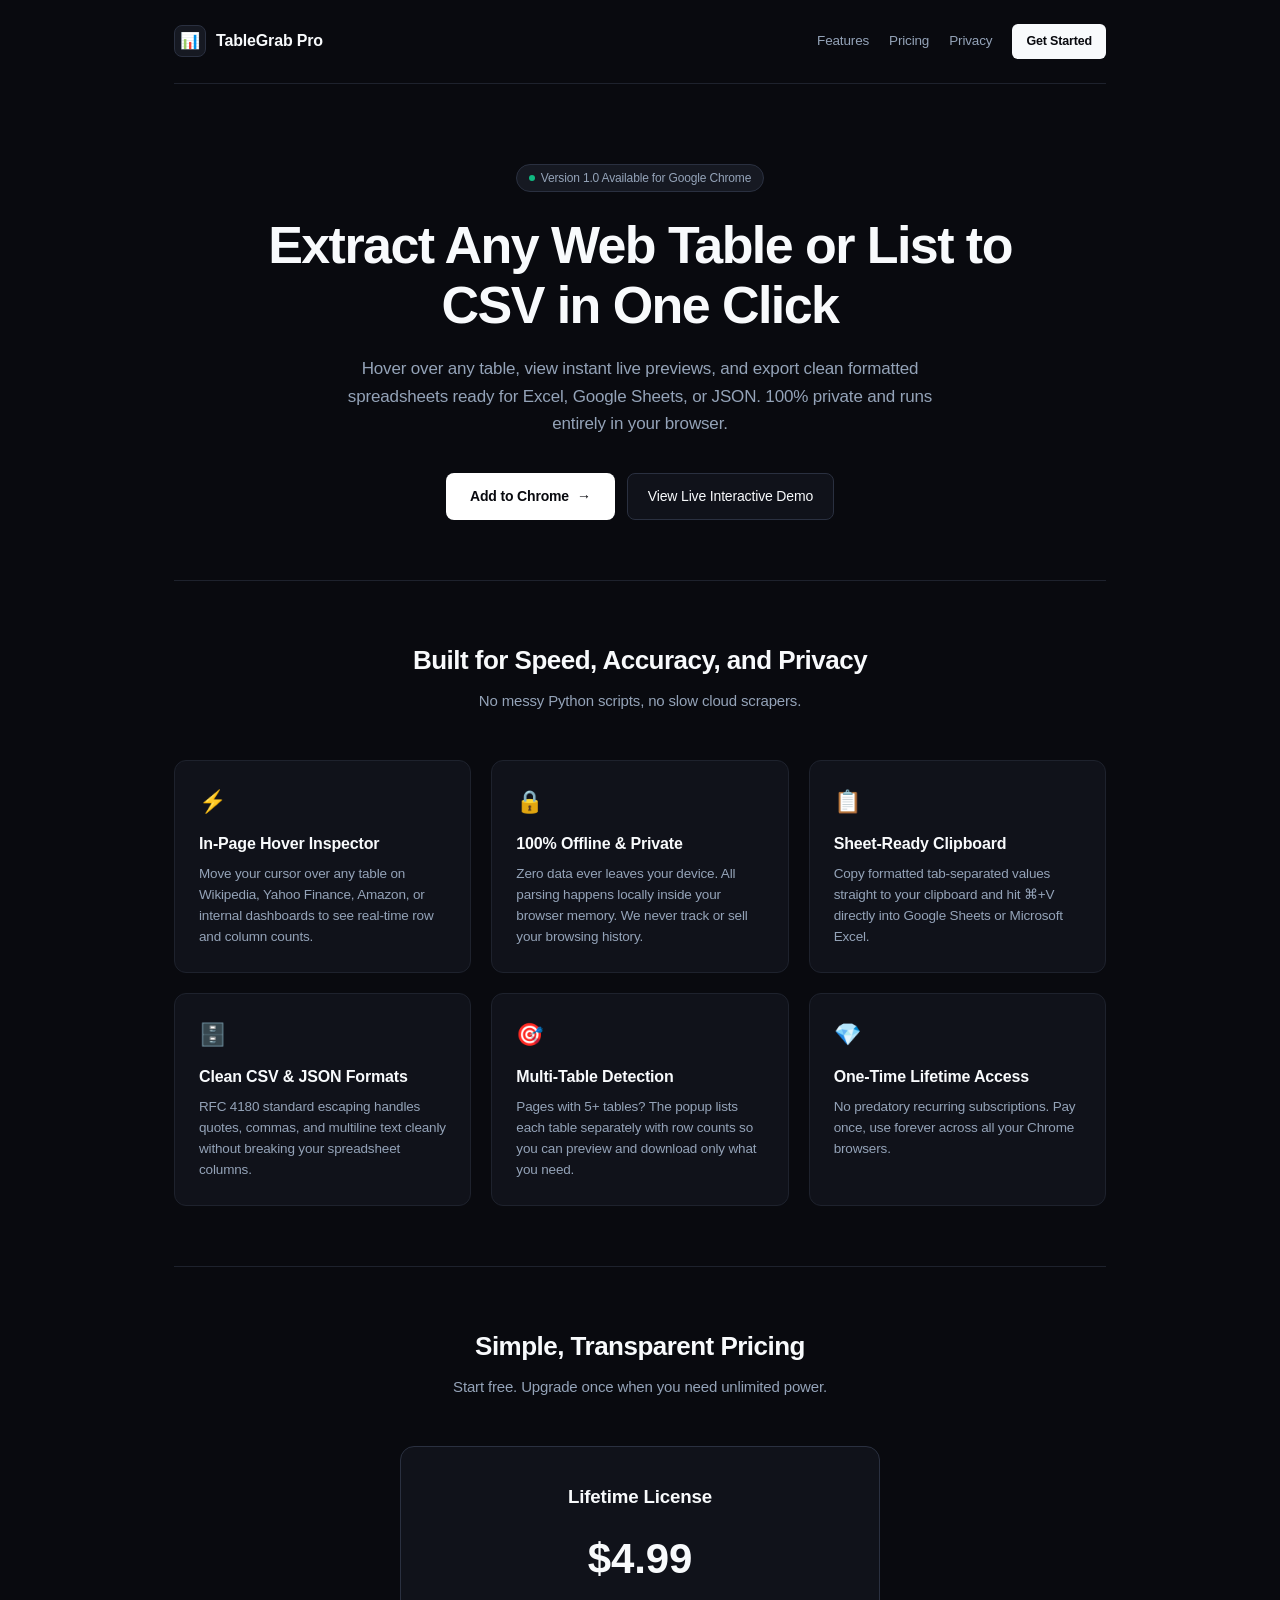
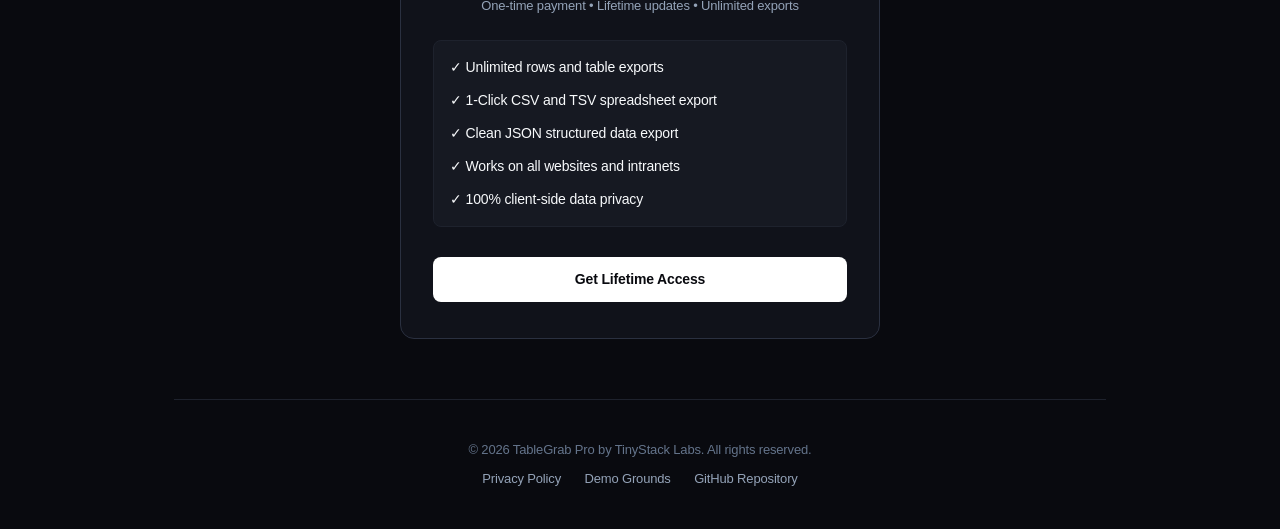
==== index.html @ 8aaa4ab4 "feat: initial commit of TableGrab Pro Chrome Extension and GitHub Pages site" ====
<!DOCTYPE html>
<html lang="en">
<head>
  <meta charset="UTF-8">
  <meta name="viewport" content="width=device-width, initial-scale=1.0">
  <title>TableGrab Pro - Instant Table & List Extractor for Chrome</title>
  <meta name="description" content="Export any HTML table or list on any website to clean CSV, Excel, or JSON in 1 click. Fast, minimal, and 100% private.">
  <link rel="icon" type="image/png" href="icons/icon48.png">
  <style>
    :root {
      --bg: #090a0f;
      --surface: #10121a;
      --surface-subtle: #161922;
      --border: #1e222d;
      --border-medium: #2a3040;
      --text: #f8fafc;
      --text-muted: #94a3b8;
      --text-dim: #64748b;
      --accent: #3b82f6;
      --accent-hover: #2563eb;
    }
    * { box-sizing: border-box; margin: 0; padding: 0; -webkit-font-smoothing: antialiased; }
    body {
      background-color: var(--bg);
      color: var(--text);
      font-family: -apple-system, BlinkMacSystemFont, "SF Pro Display", "SF Pro Text", "Segoe UI", Roboto, sans-serif;
      line-height: 1.5;
      letter-spacing: -0.01em;
    }
    .container {
      max-width: 980px;
      margin: 0 auto;
      padding: 0 24px;
    }

    /* Navbar */
    header {
      padding: 24px 0;
      border-bottom: 1px solid var(--border);
    }
    nav {
      display: flex;
      justify-content: space-between;
      align-items: center;
    }
    .brand {
      display: flex;
      align-items: center;
      gap: 10px;
      text-decoration: none;
      color: var(--text);
      font-weight: 600;
      font-size: 16px;
    }
    .brand-icon {
      width: 32px;
      height: 32px;
      background: var(--surface-subtle);
      border: 1px solid var(--border-medium);
      border-radius: 8px;
      display: flex;
      align-items: center;
      justify-content: center;
      font-size: 16px;
    }
    .nav-links {
      display: flex;
      align-items: center;
      gap: 20px;
    }
    .nav-link {
      color: var(--text-muted);
      text-decoration: none;
      font-size: 13.5px;
      transition: color 0.15s ease;
    }
    .nav-link:hover { color: var(--text); }
    .btn-nav {
      background: var(--text);
      color: var(--bg);
      font-weight: 600;
      font-size: 12.5px;
      padding: 8px 14px;
      border-radius: 6px;
      text-decoration: none;
      transition: opacity 0.15s ease;
    }
    .btn-nav:hover { opacity: 0.9; }

    /* Hero */
    .hero {
      padding: 80px 0 60px 0;
      text-align: center;
    }
    .pill {
      display: inline-flex;
      align-items: center;
      gap: 6px;
      background: var(--surface-subtle);
      border: 1px solid var(--border-medium);
      color: var(--text-muted);
      font-size: 12px;
      font-weight: 500;
      padding: 4px 12px;
      border-radius: 9999px;
      margin-bottom: 24px;
    }
    .pill-dot { width: 6px; height: 6px; background: #10b981; border-radius: 50%; }
    .hero h1 {
      font-size: clamp(34px, 5.5vw, 52px);
      font-weight: 700;
      letter-spacing: -0.03em;
      line-height: 1.15;
      margin-bottom: 20px;
      max-width: 780px;
      margin-left: auto;
      margin-right: auto;
    }
    .hero p {
      font-size: 17px;
      color: var(--text-muted);
      max-width: 600px;
      margin: 0 auto 36px auto;
      line-height: 1.6;
    }
    .hero-actions {
      display: flex;
      justify-content: center;
      gap: 12px;
      flex-wrap: wrap;
    }
    .btn-primary {
      background: #ffffff;
      color: #090a0f;
      padding: 12px 24px;
      border-radius: 8px;
      font-size: 14px;
      font-weight: 600;
      text-decoration: none;
      display: inline-flex;
      align-items: center;
      gap: 8px;
      transition: opacity 0.15s ease;
    }
    .btn-primary:hover { opacity: 0.92; }
    .btn-secondary {
      background: var(--surface);
      color: var(--text);
      border: 1px solid var(--border-medium);
      padding: 12px 20px;
      border-radius: 8px;
      font-size: 14px;
      font-weight: 500;
      text-decoration: none;
      transition: background 0.15s ease;
    }
    .btn-secondary:hover { background: var(--surface-subtle); }

    /* Features Grid */
    .features {
      padding: 60px 0;
      border-top: 1px solid var(--border);
    }
    .section-head {
      text-align: center;
      margin-bottom: 48px;
    }
    .section-head h2 {
      font-size: 26px;
      font-weight: 700;
      letter-spacing: -0.02em;
      margin-bottom: 10px;
    }
    .section-head p {
      color: var(--text-muted);
      font-size: 15px;
    }
    .grid {
      display: grid;
      grid-template-columns: repeat(auto-fit, minmax(280px, 1fr));
      gap: 20px;
    }
    .card {
      background: var(--surface);
      border: 1px solid var(--border);
      border-radius: 12px;
      padding: 24px;
    }
    .card-icon {
      font-size: 22px;
      margin-bottom: 14px;
    }
    .card h3 {
      font-size: 16px;
      font-weight: 600;
      margin-bottom: 8px;
    }
    .card p {
      font-size: 13.5px;
      color: var(--text-muted);
      line-height: 1.55;
    }

    /* Pricing */
    .pricing {
      padding: 60px 0;
      border-top: 1px solid var(--border);
    }
    .pricing-card {
      max-width: 480px;
      margin: 0 auto;
      background: var(--surface);
      border: 1px solid var(--border-medium);
      border-radius: 14px;
      padding: 36px 32px;
      text-align: center;
    }
    .price-amount {
      font-size: 42px;
      font-weight: 800;
      color: var(--text);
      margin: 16px 0 6px 0;
    }
    .price-sub {
      color: var(--text-muted);
      font-size: 13px;
      margin-bottom: 24px;
    }
    .pricing-list {
      list-style: none;
      text-align: left;
      font-size: 14px;
      color: var(--text-muted);
      display: flex;
      flex-direction: column;
      gap: 12px;
      margin-bottom: 30px;
      padding: 16px;
      background: var(--surface-subtle);
      border-radius: 8px;
      border: 1px solid var(--border);
    }
    .pricing-list li { display: flex; align-items: center; gap: 8px; color: var(--text); }

    /* Footer */
    footer {
      padding: 40px 0;
      border-top: 1px solid var(--border);
      text-align: center;
      color: var(--text-dim);
      font-size: 13px;
    }
    footer a { color: var(--text-muted); text-decoration: none; margin: 0 10px; }
    footer a:hover { color: var(--text); }
  </style>
</head>
<body>
  <div class="container">
    <header>
      <nav>
        <a href="#" class="brand">
          <div class="brand-icon">📊</div>
          <span>TableGrab Pro</span>
        </a>
        <div class="nav-links">
          <a href="#features" class="nav-link">Features</a>
          <a href="#pricing" class="nav-link">Pricing</a>
          <a href="privacy.html" class="nav-link">Privacy</a>
          <a href="#pricing" class="btn-nav">Get Started</a>
        </div>
      </nav>
    </header>

    <section class="hero">
      <div class="pill">
        <span class="pill-dot"></span>
        <span>Version 1.0 Available for Google Chrome</span>
      </div>
      <h1>Extract Any Web Table or List to CSV in One Click</h1>
      <p>Hover over any table, view instant live previews, and export clean formatted spreadsheets ready for Excel, Google Sheets, or JSON. 100% private and runs entirely in your browser.</p>
      <div class="hero-actions">
        <a href="#pricing" class="btn-primary">
          <span>Add to Chrome</span>
          <span>→</span>
        </a>
        <a href="demo-test.html" class="btn-secondary">View Live Interactive Demo</a>
      </div>
    </section>

    <section class="features" id="features">
      <div class="section-head">
        <h2>Built for Speed, Accuracy, and Privacy</h2>
        <p>No messy Python scripts, no slow cloud scrapers.</p>
      </div>
      <div class="grid">
        <div class="card">
          <div class="card-icon">⚡</div>
          <h3>In-Page Hover Inspector</h3>
          <p>Move your cursor over any table on Wikipedia, Yahoo Finance, Amazon, or internal dashboards to see real-time row and column counts.</p>
        </div>
        <div class="card">
          <div class="card-icon">🔒</div>
          <h3>100% Offline & Private</h3>
          <p>Zero data ever leaves your device. All parsing happens locally inside your browser memory. We never track or sell your browsing history.</p>
        </div>
        <div class="card">
          <div class="card-icon">📋</div>
          <h3>Sheet-Ready Clipboard</h3>
          <p>Copy formatted tab-separated values straight to your clipboard and hit ⌘+V directly into Google Sheets or Microsoft Excel.</p>
        </div>
        <div class="card">
          <div class="card-icon">🗄️</div>
          <h3>Clean CSV & JSON Formats</h3>
          <p>RFC 4180 standard escaping handles quotes, commas, and multiline text cleanly without breaking your spreadsheet columns.</p>
        </div>
        <div class="card">
          <div class="card-icon">🎯</div>
          <h3>Multi-Table Detection</h3>
          <p>Pages with 5+ tables? The popup lists each table separately with row counts so you can preview and download only what you need.</p>
        </div>
        <div class="card">
          <div class="card-icon">💎</div>
          <h3>One-Time Lifetime Access</h3>
          <p>No predatory recurring subscriptions. Pay once, use forever across all your Chrome browsers.</p>
        </div>
      </div>
    </section>

    <section class="pricing" id="pricing">
      <div class="section-head">
        <h2>Simple, Transparent Pricing</h2>
        <p>Start free. Upgrade once when you need unlimited power.</p>
      </div>
      <div class="pricing-card">
        <h3>Lifetime License</h3>
        <div class="price-amount">$4.99</div>
        <p class="price-sub">One-time payment • Lifetime updates • Unlimited exports</p>
        <ul class="pricing-list">
          <li>✓ Unlimited rows and table exports</li>
          <li>✓ 1-Click CSV and TSV spreadsheet export</li>
          <li>✓ Clean JSON structured data export</li>
          <li>✓ Works on all websites and intranets</li>
          <li>✓ 100% client-side data privacy</li>
        </ul>
        <a href="#" class="btn-primary" style="width: 100%; justify-content: center;">Get Lifetime Access</a>
      </div>
    </section>

    <footer>
      <p>&copy; 2026 TableGrab Pro by TinyStack Labs. All rights reserved.</p>
      <div style="margin-top: 10px;">
        <a href="privacy.html">Privacy Policy</a>
        <a href="demo-test.html">Demo Grounds</a>
        <a href="https://github.com/joshuajaimon7/tablegrab-pro">GitHub Repository</a>
      </div>
    </footer>
  </div>
</body>
</html>
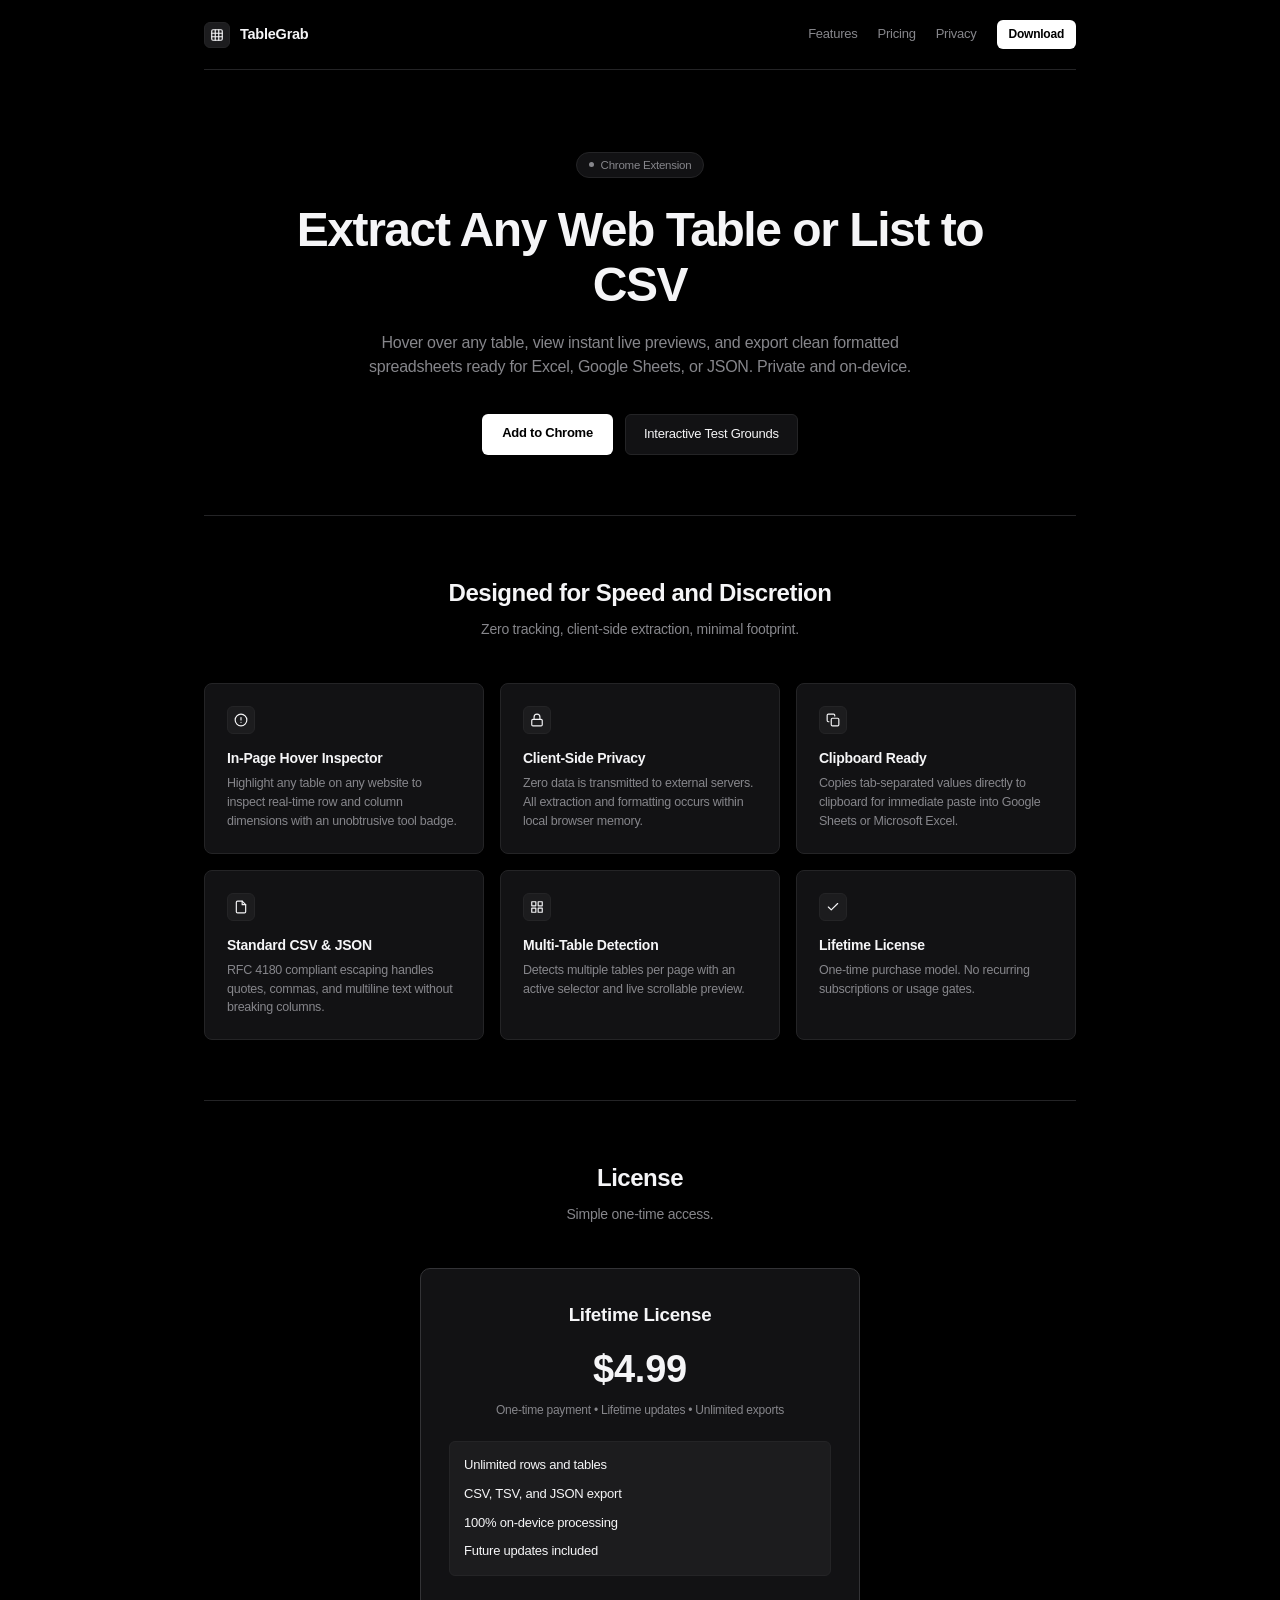
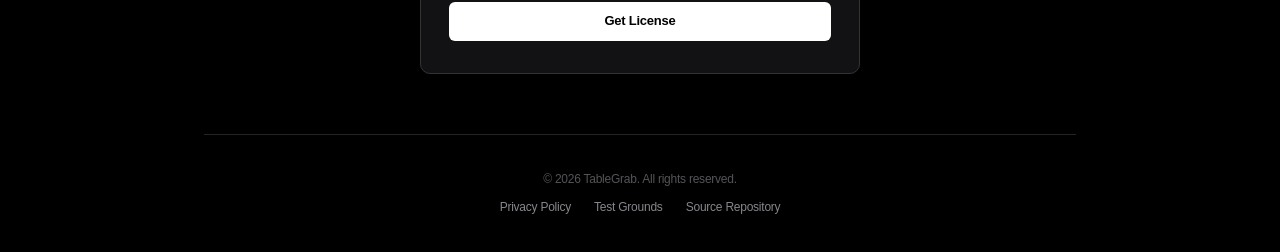
==== commit 598c4058: "style: Apple-inspired minimalist redesign with zero emojis and clean dark typography" ====
--- a/index.html
+++ b/index.html
@@ -3,39 +3,37 @@
 <head>
   <meta charset="UTF-8">
   <meta name="viewport" content="width=device-width, initial-scale=1.0">
-  <title>TableGrab Pro - Instant Table & List Extractor for Chrome</title>
-  <meta name="description" content="Export any HTML table or list on any website to clean CSV, Excel, or JSON in 1 click. Fast, minimal, and 100% private.">
+  <title>TableGrab Pro — Data Table & List Extractor for Chrome</title>
+  <meta name="description" content="Export HTML tables and repeating lists to clean CSV, Excel, or JSON in one click. Minimal, fast, and 100% private.">
   <link rel="icon" type="image/png" href="icons/icon48.png">
   <style>
     :root {
-      --bg: #090a0f;
-      --surface: #10121a;
-      --surface-subtle: #161922;
-      --border: #1e222d;
-      --border-medium: #2a3040;
-      --text: #f8fafc;
-      --text-muted: #94a3b8;
-      --text-dim: #64748b;
-      --accent: #3b82f6;
-      --accent-hover: #2563eb;
+      --bg: #000000;
+      --surface: #121214;
+      --surface-elevated: #1c1c1e;
+      --border: #242426;
+      --border-medium: #333336;
+      --text: #f5f5f7;
+      --text-muted: #86868b;
+      --text-dim: #545458;
     }
     * { box-sizing: border-box; margin: 0; padding: 0; -webkit-font-smoothing: antialiased; }
     body {
       background-color: var(--bg);
       color: var(--text);
-      font-family: -apple-system, BlinkMacSystemFont, "SF Pro Display", "SF Pro Text", "Segoe UI", Roboto, sans-serif;
-      line-height: 1.5;
-      letter-spacing: -0.01em;
+      font-family: -apple-system, BlinkMacSystemFont, "SF Pro Text", "SF Pro Display", "Helvetica Neue", sans-serif;
+      line-height: 1.45;
+      letter-spacing: -0.015em;
     }
     .container {
-      max-width: 980px;
+      max-width: 920px;
       margin: 0 auto;
       padding: 0 24px;
     }
 
     /* Navbar */
     header {
-      padding: 24px 0;
+      padding: 20px 0;
       border-bottom: 1px solid var(--border);
     }
     nav {
@@ -50,18 +48,18 @@
       text-decoration: none;
       color: var(--text);
       font-weight: 600;
-      font-size: 16px;
-    }
-    .brand-icon {
-      width: 32px;
-      height: 32px;
-      background: var(--surface-subtle);
-      border: 1px solid var(--border-medium);
-      border-radius: 8px;
+      font-size: 14.5px;
+    }
+    .brand-mark {
+      width: 26px;
+      height: 26px;
+      background: var(--surface-elevated);
+      border: 1px solid var(--border);
+      border-radius: 6px;
       display: flex;
       align-items: center;
       justify-content: center;
-      font-size: 16px;
+      color: var(--text);
     }
     .nav-links {
       display: flex;
@@ -71,16 +69,16 @@
     .nav-link {
       color: var(--text-muted);
       text-decoration: none;
-      font-size: 13.5px;
+      font-size: 13px;
       transition: color 0.15s ease;
     }
     .nav-link:hover { color: var(--text); }
     .btn-nav {
-      background: var(--text);
-      color: var(--bg);
-      font-weight: 600;
-      font-size: 12.5px;
-      padding: 8px 14px;
+      background: #ffffff;
+      color: #000000;
+      font-weight: 600;
+      font-size: 12px;
+      padding: 6px 12px;
       border-radius: 6px;
       text-decoration: none;
       transition: opacity 0.15s ease;
@@ -95,33 +93,33 @@
     .pill {
       display: inline-flex;
       align-items: center;
-      gap: 6px;
-      background: var(--surface-subtle);
-      border: 1px solid var(--border-medium);
-      color: var(--text-muted);
-      font-size: 12px;
+      gap: 7px;
+      background: var(--surface);
+      border: 1px solid var(--border);
+      color: var(--text-muted);
+      font-size: 11.5px;
       font-weight: 500;
       padding: 4px 12px;
-      border-radius: 9999px;
+      border-radius: 980px;
       margin-bottom: 24px;
     }
-    .pill-dot { width: 6px; height: 6px; background: #10b981; border-radius: 50%; }
+    .pill-dot { width: 5px; height: 5px; background: var(--text-muted); border-radius: 50%; }
     .hero h1 {
-      font-size: clamp(34px, 5.5vw, 52px);
+      font-size: clamp(32px, 5vw, 48px);
       font-weight: 700;
       letter-spacing: -0.03em;
       line-height: 1.15;
-      margin-bottom: 20px;
-      max-width: 780px;
+      margin-bottom: 18px;
+      max-width: 720px;
       margin-left: auto;
       margin-right: auto;
     }
     .hero p {
-      font-size: 17px;
-      color: var(--text-muted);
-      max-width: 600px;
-      margin: 0 auto 36px auto;
-      line-height: 1.6;
+      font-size: 16px;
+      color: var(--text-muted);
+      max-width: 580px;
+      margin: 0 auto 34px auto;
+      line-height: 1.55;
     }
     .hero-actions {
       display: flex;
@@ -131,30 +129,27 @@
     }
     .btn-primary {
       background: #ffffff;
-      color: #090a0f;
-      padding: 12px 24px;
-      border-radius: 8px;
-      font-size: 14px;
-      font-weight: 600;
-      text-decoration: none;
-      display: inline-flex;
-      align-items: center;
-      gap: 8px;
+      color: #000000;
+      padding: 10px 20px;
+      border-radius: 6px;
+      font-size: 13px;
+      font-weight: 600;
+      text-decoration: none;
       transition: opacity 0.15s ease;
     }
     .btn-primary:hover { opacity: 0.92; }
     .btn-secondary {
       background: var(--surface);
       color: var(--text);
-      border: 1px solid var(--border-medium);
-      padding: 12px 20px;
-      border-radius: 8px;
-      font-size: 14px;
+      border: 1px solid var(--border);
+      padding: 10px 18px;
+      border-radius: 6px;
+      font-size: 13px;
       font-weight: 500;
       text-decoration: none;
       transition: background 0.15s ease;
     }
-    .btn-secondary:hover { background: var(--surface-subtle); }
+    .btn-secondary:hover { background: var(--surface-elevated); }
 
     /* Features Grid */
     .features {
@@ -163,42 +158,50 @@
     }
     .section-head {
       text-align: center;
-      margin-bottom: 48px;
+      margin-bottom: 44px;
     }
     .section-head h2 {
-      font-size: 26px;
-      font-weight: 700;
+      font-size: 24px;
+      font-weight: 600;
       letter-spacing: -0.02em;
-      margin-bottom: 10px;
+      margin-bottom: 8px;
     }
     .section-head p {
       color: var(--text-muted);
-      font-size: 15px;
+      font-size: 14px;
     }
     .grid {
       display: grid;
-      grid-template-columns: repeat(auto-fit, minmax(280px, 1fr));
-      gap: 20px;
+      grid-template-columns: repeat(auto-fit, minmax(260px, 1fr));
+      gap: 16px;
     }
     .card {
       background: var(--surface);
       border: 1px solid var(--border);
-      border-radius: 12px;
-      padding: 24px;
-    }
-    .card-icon {
-      font-size: 22px;
+      border-radius: 8px;
+      padding: 22px;
+    }
+    .card-icon-box {
+      width: 28px;
+      height: 28px;
+      background: var(--surface-elevated);
+      border: 1px solid var(--border);
+      border-radius: 6px;
+      display: flex;
+      align-items: center;
+      justify-content: center;
       margin-bottom: 14px;
+      color: var(--text);
     }
     .card h3 {
-      font-size: 16px;
-      font-weight: 600;
-      margin-bottom: 8px;
+      font-size: 14px;
+      font-weight: 600;
+      margin-bottom: 6px;
     }
     .card p {
-      font-size: 13.5px;
-      color: var(--text-muted);
-      line-height: 1.55;
+      font-size: 12.5px;
+      color: var(--text-muted);
+      line-height: 1.5;
     }
 
     /* Pricing */
@@ -207,48 +210,48 @@
       border-top: 1px solid var(--border);
     }
     .pricing-card {
-      max-width: 480px;
+      max-width: 440px;
       margin: 0 auto;
       background: var(--surface);
       border: 1px solid var(--border-medium);
-      border-radius: 14px;
-      padding: 36px 32px;
+      border-radius: 10px;
+      padding: 32px 28px;
       text-align: center;
     }
     .price-amount {
-      font-size: 42px;
-      font-weight: 800;
-      color: var(--text);
-      margin: 16px 0 6px 0;
+      font-size: 38px;
+      font-weight: 700;
+      color: var(--text);
+      margin: 14px 0 4px 0;
     }
     .price-sub {
       color: var(--text-muted);
-      font-size: 13px;
-      margin-bottom: 24px;
+      font-size: 12px;
+      margin-bottom: 22px;
     }
     .pricing-list {
       list-style: none;
       text-align: left;
-      font-size: 14px;
+      font-size: 13px;
       color: var(--text-muted);
       display: flex;
       flex-direction: column;
-      gap: 12px;
-      margin-bottom: 30px;
-      padding: 16px;
-      background: var(--surface-subtle);
-      border-radius: 8px;
+      gap: 10px;
+      margin-bottom: 26px;
+      padding: 14px;
+      background: var(--surface-elevated);
+      border-radius: 6px;
       border: 1px solid var(--border);
     }
     .pricing-list li { display: flex; align-items: center; gap: 8px; color: var(--text); }
 
     /* Footer */
     footer {
-      padding: 40px 0;
+      padding: 36px 0;
       border-top: 1px solid var(--border);
       text-align: center;
       color: var(--text-dim);
-      font-size: 13px;
+      font-size: 12px;
     }
     footer a { color: var(--text-muted); text-decoration: none; margin: 0 10px; }
     footer a:hover { color: var(--text); }
@@ -259,14 +262,22 @@
     <header>
       <nav>
         <a href="#" class="brand">
-          <div class="brand-icon">📊</div>
-          <span>TableGrab Pro</span>
+          <div class="brand-mark">
+            <svg width="14" height="14" viewBox="0 0 24 24" fill="none" stroke="currentColor" stroke-width="2" stroke-linecap="round" stroke-linejoin="round">
+              <rect x="3" y="3" width="18" height="18" rx="2"/>
+              <path d="M3 9h18"/>
+              <path d="M3 15h18"/>
+              <path d="M9 3v18"/>
+              <path d="M15 3v18"/>
+            </svg>
+          </div>
+          <span>TableGrab</span>
         </a>
         <div class="nav-links">
           <a href="#features" class="nav-link">Features</a>
           <a href="#pricing" class="nav-link">Pricing</a>
           <a href="privacy.html" class="nav-link">Privacy</a>
-          <a href="#pricing" class="btn-nav">Get Started</a>
+          <a href="#pricing" class="btn-nav">Download</a>
         </div>
       </nav>
     </header>
@@ -274,84 +285,112 @@
     <section class="hero">
       <div class="pill">
         <span class="pill-dot"></span>
-        <span>Version 1.0 Available for Google Chrome</span>
-      </div>
-      <h1>Extract Any Web Table or List to CSV in One Click</h1>
-      <p>Hover over any table, view instant live previews, and export clean formatted spreadsheets ready for Excel, Google Sheets, or JSON. 100% private and runs entirely in your browser.</p>
+        <span>Chrome Extension</span>
+      </div>
+      <h1>Extract Any Web Table or List to CSV</h1>
+      <p>Hover over any table, view instant live previews, and export clean formatted spreadsheets ready for Excel, Google Sheets, or JSON. Private and on-device.</p>
       <div class="hero-actions">
-        <a href="#pricing" class="btn-primary">
-          <span>Add to Chrome</span>
-          <span>→</span>
-        </a>
-        <a href="demo-test.html" class="btn-secondary">View Live Interactive Demo</a>
+        <a href="#pricing" class="btn-primary">Add to Chrome</a>
+        <a href="demo-test.html" class="btn-secondary">Interactive Test Grounds</a>
       </div>
     </section>
 
     <section class="features" id="features">
       <div class="section-head">
-        <h2>Built for Speed, Accuracy, and Privacy</h2>
-        <p>No messy Python scripts, no slow cloud scrapers.</p>
+        <h2>Designed for Speed and Discretion</h2>
+        <p>Zero tracking, client-side extraction, minimal footprint.</p>
       </div>
       <div class="grid">
         <div class="card">
-          <div class="card-icon">⚡</div>
+          <div class="card-icon-box">
+            <svg width="14" height="14" viewBox="0 0 24 24" fill="none" stroke="currentColor" stroke-width="2" stroke-linecap="round" stroke-linejoin="round">
+              <circle cx="12" cy="12" r="10"/>
+              <line x1="12" y1="8" x2="12" y2="12"/>
+              <line x1="12" y1="16" x2="12.01" y2="16"/>
+            </svg>
+          </div>
           <h3>In-Page Hover Inspector</h3>
-          <p>Move your cursor over any table on Wikipedia, Yahoo Finance, Amazon, or internal dashboards to see real-time row and column counts.</p>
-        </div>
-        <div class="card">
-          <div class="card-icon">🔒</div>
-          <h3>100% Offline & Private</h3>
-          <p>Zero data ever leaves your device. All parsing happens locally inside your browser memory. We never track or sell your browsing history.</p>
-        </div>
-        <div class="card">
-          <div class="card-icon">📋</div>
-          <h3>Sheet-Ready Clipboard</h3>
-          <p>Copy formatted tab-separated values straight to your clipboard and hit ⌘+V directly into Google Sheets or Microsoft Excel.</p>
-        </div>
-        <div class="card">
-          <div class="card-icon">🗄️</div>
-          <h3>Clean CSV & JSON Formats</h3>
-          <p>RFC 4180 standard escaping handles quotes, commas, and multiline text cleanly without breaking your spreadsheet columns.</p>
-        </div>
-        <div class="card">
-          <div class="card-icon">🎯</div>
+          <p>Highlight any table on any website to inspect real-time row and column dimensions with an unobtrusive tool badge.</p>
+        </div>
+        <div class="card">
+          <div class="card-icon-box">
+            <svg width="14" height="14" viewBox="0 0 24 24" fill="none" stroke="currentColor" stroke-width="2" stroke-linecap="round" stroke-linejoin="round">
+              <rect x="3" y="11" width="18" height="11" rx="2" ry="2"/>
+              <path d="M7 11V7a5 5 0 0 1 10 0v4"/>
+            </svg>
+          </div>
+          <h3>Client-Side Privacy</h3>
+          <p>Zero data is transmitted to external servers. All extraction and formatting occurs within local browser memory.</p>
+        </div>
+        <div class="card">
+          <div class="card-icon-box">
+            <svg width="14" height="14" viewBox="0 0 24 24" fill="none" stroke="currentColor" stroke-width="2" stroke-linecap="round" stroke-linejoin="round">
+              <rect x="9" y="9" width="13" height="13" rx="2" ry="2"/>
+              <path d="M5 15H4a2 2 0 0 1-2-2V4a2 2 0 0 1 2-2h9a2 2 0 0 1 2 2v1"/>
+            </svg>
+          </div>
+          <h3>Clipboard Ready</h3>
+          <p>Copies tab-separated values directly to clipboard for immediate paste into Google Sheets or Microsoft Excel.</p>
+        </div>
+        <div class="card">
+          <div class="card-icon-box">
+            <svg width="14" height="14" viewBox="0 0 24 24" fill="none" stroke="currentColor" stroke-width="2" stroke-linecap="round" stroke-linejoin="round">
+              <path d="M14 2H6a2 2 0 0 0-2 2v16a2 2 0 0 0 2 2h12a2 2 0 0 0 2-2V8z"/>
+              <polyline points="14 2 14 8 20 8"/>
+            </svg>
+          </div>
+          <h3>Standard CSV & JSON</h3>
+          <p>RFC 4180 compliant escaping handles quotes, commas, and multiline text without breaking columns.</p>
+        </div>
+        <div class="card">
+          <div class="card-icon-box">
+            <svg width="14" height="14" viewBox="0 0 24 24" fill="none" stroke="currentColor" stroke-width="2" stroke-linecap="round" stroke-linejoin="round">
+              <rect x="3" y="3" width="7" height="7"/>
+              <rect x="14" y="3" width="7" height="7"/>
+              <rect x="14" y="14" width="7" height="7"/>
+              <rect x="3" y="14" width="7" height="7"/>
+            </svg>
+          </div>
           <h3>Multi-Table Detection</h3>
-          <p>Pages with 5+ tables? The popup lists each table separately with row counts so you can preview and download only what you need.</p>
-        </div>
-        <div class="card">
-          <div class="card-icon">💎</div>
-          <h3>One-Time Lifetime Access</h3>
-          <p>No predatory recurring subscriptions. Pay once, use forever across all your Chrome browsers.</p>
+          <p>Detects multiple tables per page with an active selector and live scrollable preview.</p>
+        </div>
+        <div class="card">
+          <div class="card-icon-box">
+            <svg width="14" height="14" viewBox="0 0 24 24" fill="none" stroke="currentColor" stroke-width="2" stroke-linecap="round" stroke-linejoin="round">
+              <polyline points="20 6 9 17 4 12"/>
+            </svg>
+          </div>
+          <h3>Lifetime License</h3>
+          <p>One-time purchase model. No recurring subscriptions or usage gates.</p>
         </div>
       </div>
     </section>
 
     <section class="pricing" id="pricing">
       <div class="section-head">
-        <h2>Simple, Transparent Pricing</h2>
-        <p>Start free. Upgrade once when you need unlimited power.</p>
+        <h2>License</h2>
+        <p>Simple one-time access.</p>
       </div>
       <div class="pricing-card">
         <h3>Lifetime License</h3>
         <div class="price-amount">$4.99</div>
         <p class="price-sub">One-time payment • Lifetime updates • Unlimited exports</p>
         <ul class="pricing-list">
-          <li>✓ Unlimited rows and table exports</li>
-          <li>✓ 1-Click CSV and TSV spreadsheet export</li>
-          <li>✓ Clean JSON structured data export</li>
-          <li>✓ Works on all websites and intranets</li>
-          <li>✓ 100% client-side data privacy</li>
+          <li>Unlimited rows and tables</li>
+          <li>CSV, TSV, and JSON export</li>
+          <li>100% on-device processing</li>
+          <li>Future updates included</li>
         </ul>
-        <a href="#" class="btn-primary" style="width: 100%; justify-content: center;">Get Lifetime Access</a>
+        <a href="#" class="btn-primary" style="display: block; width: 100%; text-align: center;">Get License</a>
       </div>
     </section>
 
     <footer>
-      <p>&copy; 2026 TableGrab Pro by TinyStack Labs. All rights reserved.</p>
+      <p>&copy; 2026 TableGrab. All rights reserved.</p>
       <div style="margin-top: 10px;">
         <a href="privacy.html">Privacy Policy</a>
-        <a href="demo-test.html">Demo Grounds</a>
-        <a href="https://github.com/joshuajaimon7/tablegrab-pro">GitHub Repository</a>
+        <a href="demo-test.html">Test Grounds</a>
+        <a href="https://github.com/joshuajaimon7/tablegrab-pro">Source Repository</a>
       </div>
     </footer>
   </div>
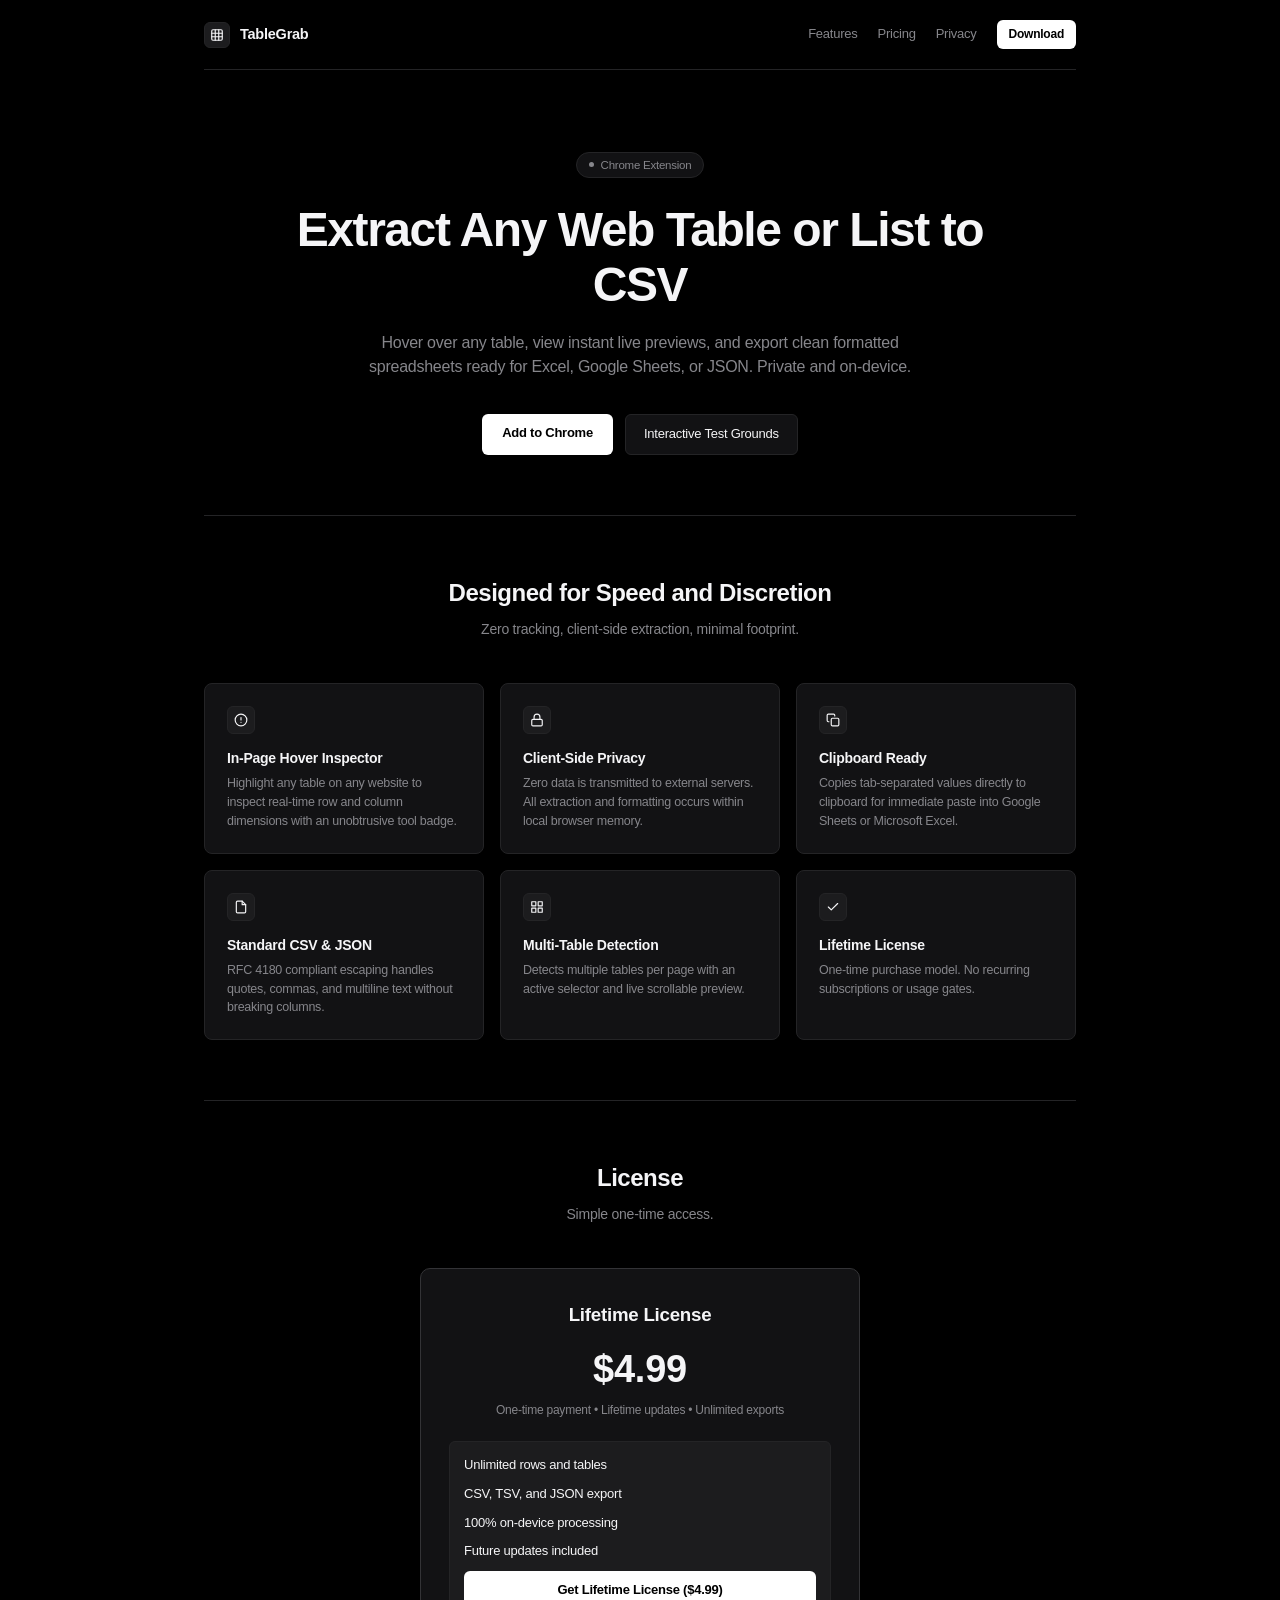
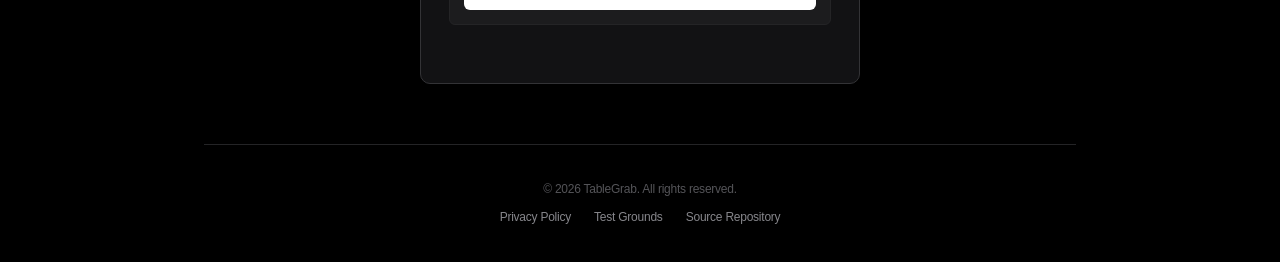
==== commit f94dedb4: "Wire official Lemon Squeezy checkout link to extension popup and landing page" ====
--- a/index.html
+++ b/index.html
@@ -380,8 +380,7 @@
           <li>CSV, TSV, and JSON export</li>
           <li>100% on-device processing</li>
           <li>Future updates included</li>
-        </ul>
-        <a href="#" class="btn-primary" style="display: block; width: 100%; text-align: center;">Get License</a>
+        <a href="https://micro-software-lab.lemonsqueezy.com/checkout/buy/8008dd64-37fb-40a3-97b0-00a087eb4c43" class="btn-primary" style="display: block; width: 100%; text-align: center;">Get Lifetime License ($4.99)</a>
       </div>
     </section>
 
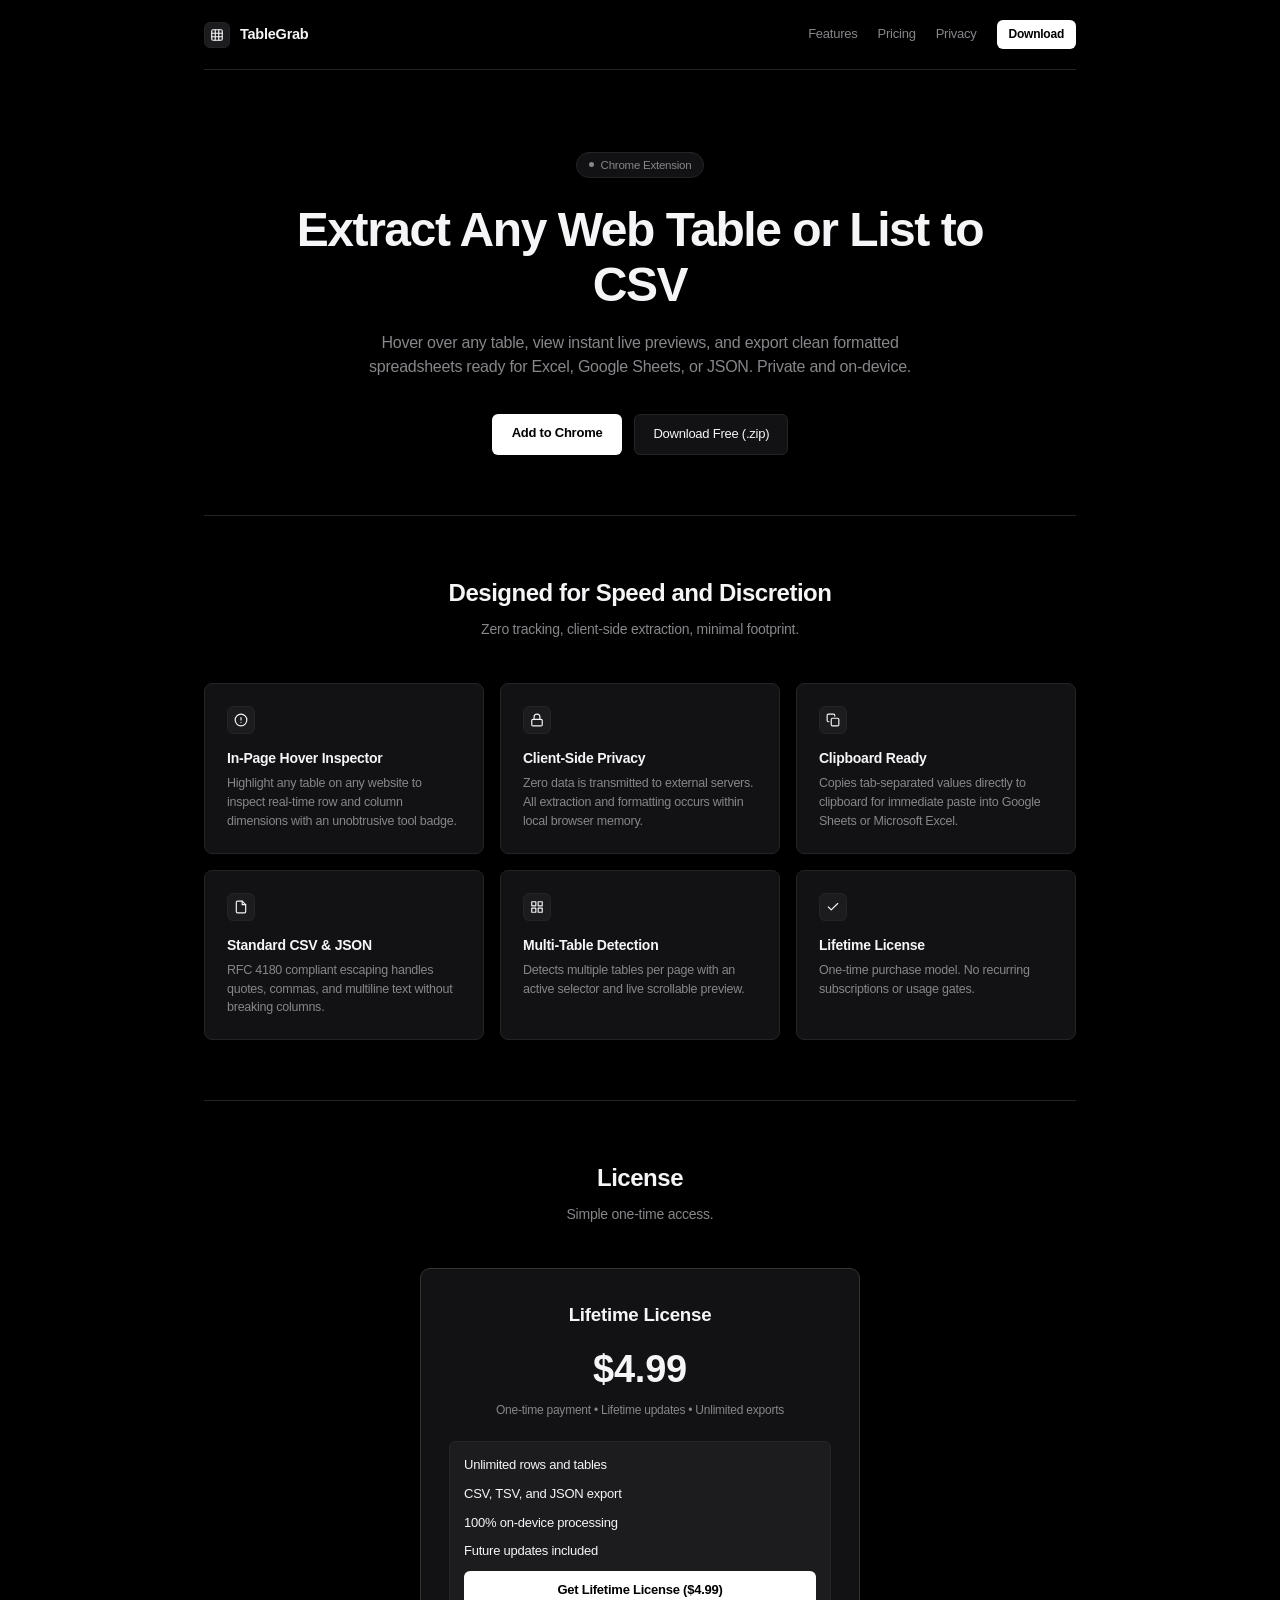
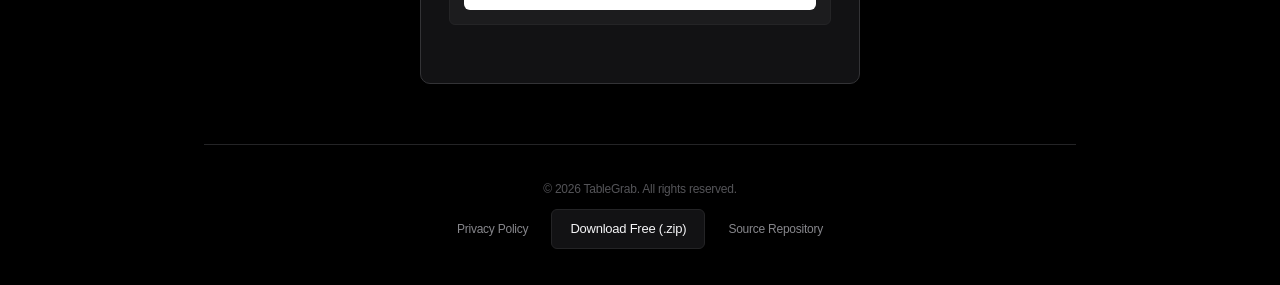
==== commit a4938776: "feat: wire direct free release download button" ====
--- a/index.html
+++ b/index.html
@@ -291,7 +291,7 @@
       <p>Hover over any table, view instant live previews, and export clean formatted spreadsheets ready for Excel, Google Sheets, or JSON. Private and on-device.</p>
       <div class="hero-actions">
         <a href="#pricing" class="btn-primary">Add to Chrome</a>
-        <a href="demo-test.html" class="btn-secondary">Interactive Test Grounds</a>
+        <a href="https://github.com/joshuajaimon7/tablegrab-pro/releases/latest/download/01-tablegrab-pro.zip" class="btn-secondary" style="display:inline-flex;align-items:center;gap:6px;">Download Free (.zip)</a>
       </div>
     </section>
 
@@ -388,7 +388,7 @@
       <p>&copy; 2026 TableGrab. All rights reserved.</p>
       <div style="margin-top: 10px;">
         <a href="privacy.html">Privacy Policy</a>
-        <a href="demo-test.html">Test Grounds</a>
+        <a href="https://github.com/joshuajaimon7/tablegrab-pro/releases/latest/download/01-tablegrab-pro.zip" class="btn-secondary" style="display:inline-flex;align-items:center;gap:6px;">Download Free (.zip)</a>
         <a href="https://github.com/joshuajaimon7/tablegrab-pro">Source Repository</a>
       </div>
     </footer>
